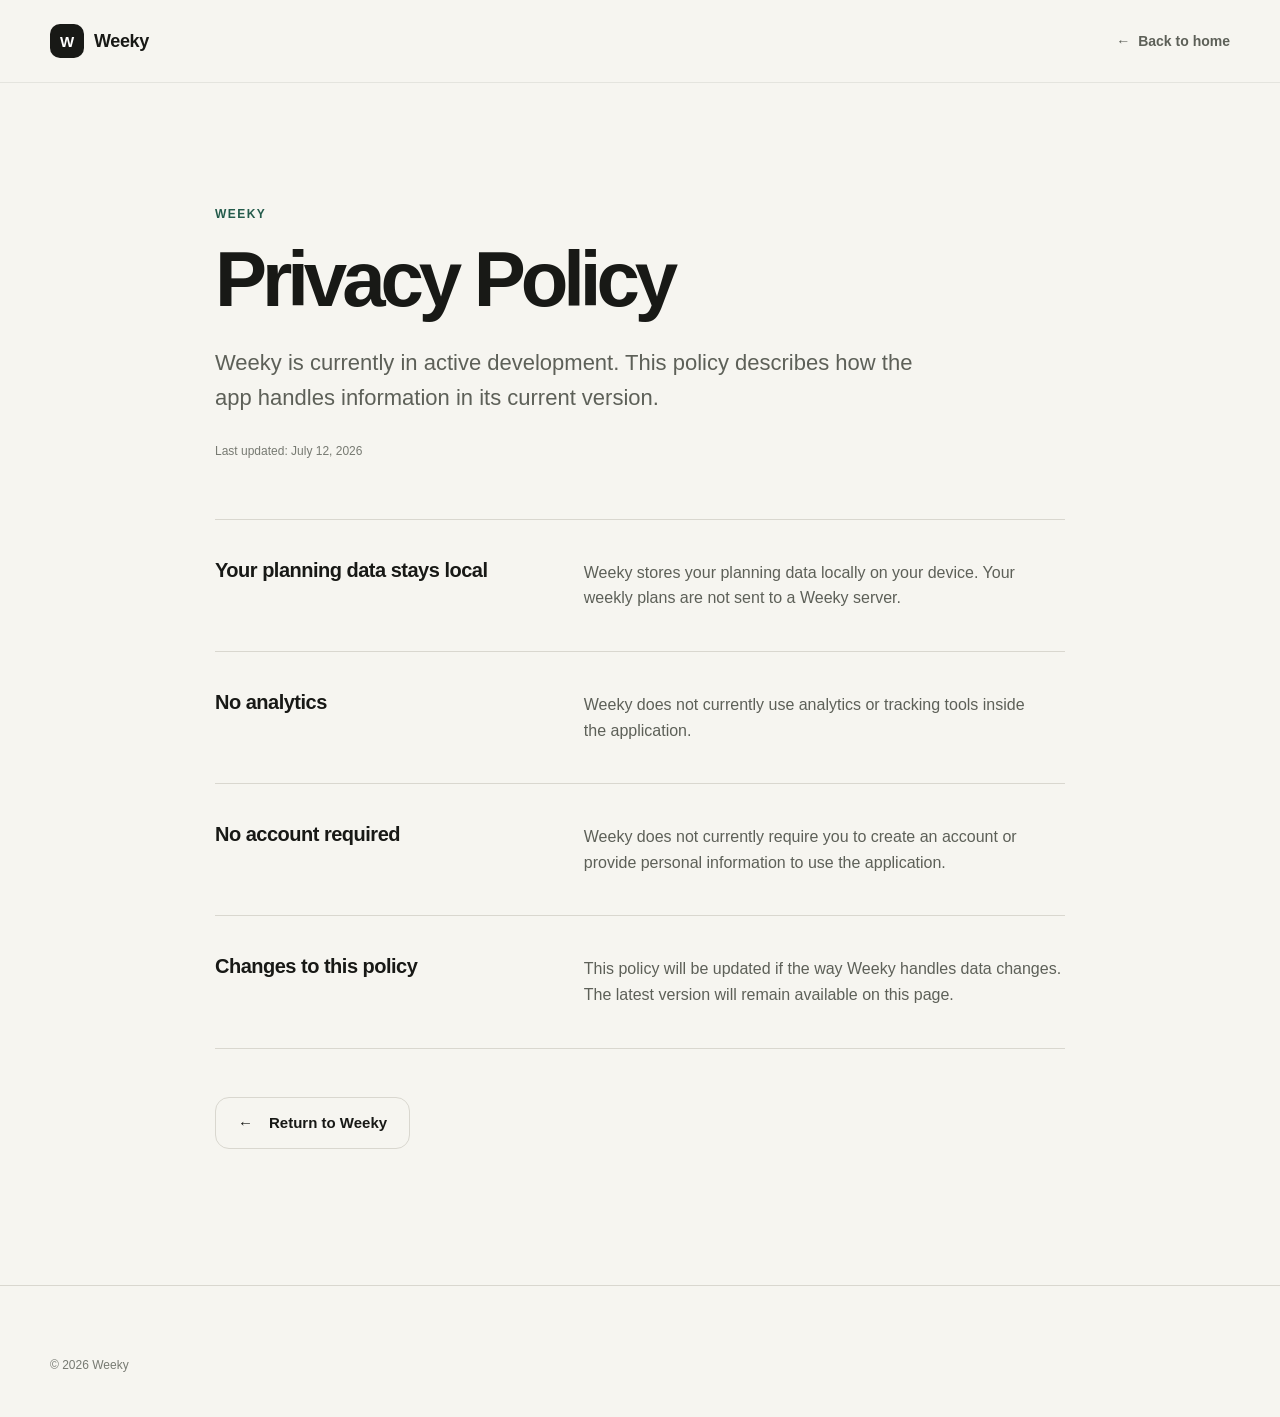
==== privacy.html @ af70b460 "web site" ====
<!doctype html>
<html lang="en">
  <head>
    <meta charset="utf-8" />
    <meta name="viewport" content="width=device-width, initial-scale=1" />
    <meta
      name="description"
      content="Privacy Policy for Weeky, a weekly planner for macOS."
    />
    <meta name="theme-color" content="#f6f5f0" />
    <link rel="canonical" href="https://plooliveira.github.io/week-app/privacy.html" />
    <link rel="stylesheet" href="./styles.css" />
    <title>Privacy Policy — Weeky</title>
  </head>
  <body>
    <a class="skip-link" href="#main-content">Skip to content</a>

    <header class="site-header">
      <div class="container header-inner">
        <a class="brand" href="./" aria-label="Weeky home">
          <span class="brand-mark" aria-hidden="true">W</span>
          <span>Weeky</span>
        </a>
        <a class="back-link" href="./">
          <span aria-hidden="true">←</span>
          Back to home
        </a>
      </div>
    </header>

    <main id="main-content" class="privacy-main">
      <article class="container privacy-article">
        <header class="privacy-header">
          <p class="eyebrow">Weeky</p>
          <h1>Privacy Policy</h1>
          <p class="privacy-intro">
            Weeky is currently in active development. This policy describes how the app
            handles information in its current version.
          </p>
          <p class="last-updated">Last updated: July 12, 2026</p>
        </header>

        <div class="privacy-content">
          <section aria-labelledby="local-data-title">
            <h2 id="local-data-title">Your planning data stays local</h2>
            <p>
              Weeky stores your planning data locally on your device. Your weekly plans are
              not sent to a Weeky server.
            </p>
          </section>

          <section aria-labelledby="analytics-title">
            <h2 id="analytics-title">No analytics</h2>
            <p>
              Weeky does not currently use analytics or tracking tools inside the
              application.
            </p>
          </section>

          <section aria-labelledby="accounts-title">
            <h2 id="accounts-title">No account required</h2>
            <p>
              Weeky does not currently require you to create an account or provide personal
              information to use the application.
            </p>
          </section>

          <section aria-labelledby="changes-title">
            <h2 id="changes-title">Changes to this policy</h2>
            <p>
              This policy will be updated if the way Weeky handles data changes. The latest
              version will remain available on this page.
            </p>
          </section>
        </div>

        <a class="button button-secondary" href="./">
          <span aria-hidden="true">←</span>
          Return to Weeky
        </a>
      </article>
    </main>

    <footer class="site-footer privacy-footer">
      <div class="container footer-inner">
        <p class="copyright">© <time datetime="2026">2026</time> Weeky</p>
      </div>
    </footer>
  </body>
</html>
---- styles.css ----
:root {
  color-scheme: light;
  --background: #f6f5f0;
  --surface: #ffffff;
  --surface-muted: #eeece5;
  --ink: #181916;
  --ink-soft: #5d6058;
  --line: #d9d7cf;
  --accent: #245b4b;
  --accent-strong: #19473a;
  --accent-soft: #dce9e3;
  --sand: #e7c999;
  --blue: #9dbbc3;
  --radius-sm: 12px;
  --radius-md: 22px;
  --radius-lg: 32px;
  --shadow: 0 30px 80px rgb(35 39 32 / 12%);
  --max-width: 1180px;
}

*,
*::before,
*::after {
  box-sizing: border-box;
}

html {
  scroll-behavior: smooth;
}

body {
  margin: 0;
  min-width: 320px;
  background: var(--background);
  color: var(--ink);
  font-family: -apple-system, BlinkMacSystemFont, "SF Pro Display", "Segoe UI", sans-serif;
  font-size: 16px;
  line-height: 1.6;
  -webkit-font-smoothing: antialiased;
}

a {
  color: inherit;
}

.skip-link {
  position: fixed;
  top: 12px;
  left: 12px;
  z-index: 100;
  padding: 10px 14px;
  border-radius: 8px;
  background: var(--ink);
  color: #fff;
  font-weight: 700;
  text-decoration: none;
  transform: translateY(-150%);
  transition: transform 160ms ease;
}

.skip-link:focus {
  transform: translateY(0);
}

:focus-visible {
  outline: 3px solid #3c806a;
  outline-offset: 4px;
}

.container {
  width: min(calc(100% - 48px), var(--max-width));
  margin-inline: auto;
}

.site-header {
  position: relative;
  z-index: 10;
  border-bottom: 1px solid rgb(24 25 22 / 8%);
}

.header-inner {
  display: flex;
  align-items: center;
  justify-content: space-between;
  min-height: 82px;
}

.brand {
  display: inline-flex;
  align-items: center;
  gap: 10px;
  color: var(--ink);
  font-size: 18px;
  font-weight: 700;
  letter-spacing: -0.02em;
  text-decoration: none;
}

.brand-mark {
  display: grid;
  width: 34px;
  height: 34px;
  place-items: center;
  border-radius: 10px;
  background: var(--ink);
  color: #fff;
  font-size: 15px;
  line-height: 1;
}

.site-nav {
  display: flex;
  align-items: center;
  gap: clamp(20px, 3vw, 38px);
}

.site-nav a,
.back-link,
.footer-links a {
  color: var(--ink-soft);
  font-size: 14px;
  font-weight: 600;
  text-decoration: none;
  transition: color 160ms ease;
}

.site-nav a:hover,
.back-link:hover,
.footer-links a:hover {
  color: var(--ink);
}

.hero {
  overflow: hidden;
  padding: clamp(74px, 10vw, 132px) 0 clamp(88px, 12vw, 148px);
}

.hero-grid {
  display: grid;
  grid-template-columns: minmax(0, 0.86fr) minmax(520px, 1.14fr);
  gap: clamp(48px, 7vw, 96px);
  align-items: center;
}

.hero-copy {
  position: relative;
  z-index: 2;
}

.eyebrow {
  margin: 0 0 18px;
  color: var(--accent);
  font-size: 12px;
  font-weight: 800;
  letter-spacing: 0.12em;
  line-height: 1.2;
  text-transform: uppercase;
}

h1,
h2,
h3,
p {
  text-wrap: pretty;
}

h1,
h2,
h3 {
  margin-top: 0;
  line-height: 1.05;
}

h1 {
  max-width: 680px;
  margin-bottom: 26px;
  font-size: clamp(52px, 6.5vw, 82px);
  font-weight: 670;
  letter-spacing: -0.065em;
}

.hero-description {
  max-width: 510px;
  margin: 0;
  color: var(--ink-soft);
  font-size: clamp(18px, 2vw, 22px);
  line-height: 1.55;
}

.hero-actions {
  display: flex;
  flex-wrap: wrap;
  align-items: center;
  gap: 24px;
  margin-top: 38px;
}

.button {
  display: inline-flex;
  min-height: 52px;
  align-items: center;
  justify-content: center;
  gap: 16px;
  padding: 0 22px;
  border: 1px solid transparent;
  border-radius: 14px;
  font-size: 15px;
  font-weight: 700;
  text-decoration: none;
  transition:
    background-color 160ms ease,
    border-color 160ms ease,
    color 160ms ease,
    transform 160ms ease;
}

.button:hover {
  transform: translateY(-2px);
}

.button-primary {
  background: var(--ink);
  color: #fff;
  box-shadow: 0 14px 30px rgb(24 25 22 / 18%);
}

.button-primary:hover {
  background: var(--accent-strong);
}

.button-light {
  background: #fff;
  color: var(--ink);
}

.button-light:hover {
  background: var(--background);
}

.button-secondary {
  border-color: var(--line);
  background: transparent;
  color: var(--ink);
}

.button-secondary:hover {
  border-color: var(--ink-soft);
  background: var(--surface);
}

.button-arrow {
  font-size: 18px;
  line-height: 1;
}

.text-link {
  display: inline-flex;
  align-items: center;
  gap: 7px;
  color: var(--ink);
  font-size: 15px;
  font-weight: 700;
  text-decoration-line: underline;
  text-decoration-color: var(--line);
  text-decoration-thickness: 1px;
  text-underline-offset: 6px;
}

.text-link:hover {
  text-decoration-color: var(--ink);
}

.download-note {
  margin: 18px 0 0;
  color: #777a72;
  font-size: 12px;
}

.product-preview {
  position: relative;
  width: min(800px, 54vw);
  margin: 0;
}

.product-preview::before {
  position: absolute;
  inset: -8% -10% 12% 14%;
  border-radius: 50%;
  background: var(--accent-soft);
  content: "";
  filter: blur(1px);
  opacity: 0.72;
  transform: rotate(-5deg);
}

.preview-window {
  position: relative;
  overflow: hidden;
  aspect-ratio: 1.37 / 1;
  border: 1px solid rgb(24 25 22 / 12%);
  border-radius: var(--radius-md);
  background: var(--surface);
  box-shadow: var(--shadow);
  transform: rotate(1.2deg);
}

.window-bar {
  display: grid;
  grid-template-columns: 1fr auto 1fr;
  align-items: center;
  height: 48px;
  padding: 0 18px;
  border-bottom: 1px solid #e7e6e1;
  background: #fafafa;
}

.window-controls {
  display: flex;
  gap: 7px;
}

.window-controls span {
  width: 10px;
  height: 10px;
  border: 1px solid #d7d6d1;
  border-radius: 50%;
  background: #ecebe7;
}

.window-title {
  color: #777970;
  font-size: 11px;
  font-weight: 700;
}

.preview-toolbar {
  display: grid;
  grid-template-columns: 1fr auto 1fr;
  align-items: end;
  min-height: 88px;
  padding: 22px 26px 16px;
}

.preview-kicker {
  color: #8d8f88;
  font-size: 8px;
  font-weight: 800;
  letter-spacing: 0.14em;
}

.preview-week {
  color: #292a26;
  font-size: 14px;
  font-weight: 700;
}

.preview-today {
  justify-self: end;
  padding: 4px 9px;
  border-radius: 99px;
  background: var(--accent-soft);
  color: var(--accent);
  font-size: 8px;
  font-weight: 800;
}

.preview-calendar {
  display: grid;
  height: calc(100% - 136px);
  grid-template-columns: 34px repeat(5, 1fr);
  margin: 0 22px 22px;
  border: 1px solid #e9e8e3;
  border-radius: 10px;
  background:
    repeating-linear-gradient(to bottom, transparent 0, transparent 19%, #eeede9 20%),
    #fcfcfb;
}

.time-rail,
.day-column {
  position: relative;
  display: grid;
  grid-template-rows: repeat(5, 1fr);
}

.time-rail {
  padding-top: 24px;
  color: #aaaca5;
  font-size: 7px;
  text-align: center;
}

.day-column {
  border-left: 1px solid #eeede9;
}

.day-column > span {
  position: absolute;
  top: 8px;
  width: 100%;
  color: #9b9d96;
  font-size: 7px;
  font-weight: 800;
  letter-spacing: 0.08em;
  text-align: center;
}

.day-column.is-today {
  background: rgb(36 91 75 / 3%);
}

.day-column.is-today > span {
  color: var(--accent);
}

.block {
  position: absolute;
  top: 28%;
  right: 8px;
  left: 8px;
  height: 24%;
  border-radius: 6px;
  background: var(--accent-soft);
}

.block-sand {
  top: 48%;
  background: #f0e2cb;
}

.block-dark {
  top: 21%;
  height: 35%;
  background: var(--accent);
}

.block-late {
  top: 60%;
  height: 20%;
}

.block-mid {
  top: 36%;
  height: 18%;
}

.product-preview figcaption {
  position: relative;
  display: flex;
  justify-content: space-between;
  gap: 20px;
  margin-top: 17px;
  color: #777a72;
  font-size: 11px;
}

.product-preview code {
  color: var(--ink-soft);
  font-family: "SFMono-Regular", Consolas, monospace;
  font-size: 10px;
}

.product-preview-image img {
  position: relative;
  display: block;
  width: 100%;
  height: auto;
  border: 1px solid rgb(24 25 22 / 12%);
  border-radius: var(--radius-md);
  box-shadow: var(--shadow);
}

.features {
  padding: clamp(84px, 11vw, 140px) 0;
  border-top: 1px solid var(--line);
  background: var(--surface);
}

.section-heading {
  display: grid;
  grid-template-columns: 0.55fr 1.45fr;
  gap: 40px;
  align-items: start;
  margin-bottom: 72px;
}

.section-heading .eyebrow {
  margin-top: 10px;
}

.section-heading h2,
.final-cta h2 {
  max-width: 720px;
  margin-bottom: 0;
  font-size: clamp(38px, 5vw, 62px);
  font-weight: 650;
  letter-spacing: -0.05em;
}

.feature-grid {
  display: grid;
  grid-template-columns: repeat(2, 1fr);
  border-top: 1px solid var(--line);
  border-left: 1px solid var(--line);
}

.feature-card {
  min-height: 270px;
  padding: clamp(28px, 4vw, 48px);
  border-right: 1px solid var(--line);
  border-bottom: 1px solid var(--line);
}

.feature-number {
  display: block;
  margin-bottom: 68px;
  color: var(--accent);
  font-family: "SFMono-Regular", Consolas, monospace;
  font-size: 11px;
  font-weight: 700;
}

.feature-card h3 {
  max-width: 410px;
  margin-bottom: 14px;
  font-size: clamp(23px, 2.4vw, 32px);
  font-weight: 650;
  letter-spacing: -0.035em;
}

.feature-card p {
  max-width: 430px;
  margin: 0;
  color: var(--ink-soft);
  font-size: 15px;
}

.status-section {
  padding: clamp(76px, 9vw, 112px) 0;
}

.status-card {
  display: grid;
  grid-template-columns: 1fr 0.7fr;
  gap: 64px;
  align-items: center;
  padding: clamp(30px, 5vw, 58px);
  border: 1px solid var(--line);
  border-radius: var(--radius-md);
  background: rgb(255 255 255 / 45%);
}

.status-copy {
  display: flex;
  gap: 20px;
  align-items: flex-start;
}

.status-dot {
  flex: 0 0 auto;
  width: 11px;
  height: 11px;
  margin-top: 10px;
  border: 3px solid var(--accent-soft);
  border-radius: 50%;
  background: var(--accent);
  box-shadow: 0 0 0 5px var(--accent-soft);
}

.status-label {
  margin: 0 0 5px;
  color: var(--accent);
  font-size: 11px;
  font-weight: 800;
  letter-spacing: 0.1em;
  text-transform: uppercase;
}

.status-card h2 {
  margin-bottom: 0;
  font-size: clamp(25px, 3.2vw, 40px);
  font-weight: 650;
  letter-spacing: -0.04em;
}

.status-card > p {
  max-width: 430px;
  margin: 0;
  color: var(--ink-soft);
}

.final-cta {
  margin: 0 24px;
  border-radius: var(--radius-lg);
  background: var(--accent-strong);
  color: #fff;
}

.final-cta-inner {
  display: flex;
  align-items: end;
  justify-content: space-between;
  gap: 48px;
  min-height: 360px;
  padding-block: clamp(58px, 8vw, 90px);
}

.final-cta .eyebrow {
  color: #b9d3c8;
}

.final-cta h2 {
  max-width: 620px;
}

.site-footer {
  padding: 70px 0 42px;
}

.footer-inner {
  display: grid;
  grid-template-columns: 1fr auto auto;
  gap: 48px;
  align-items: end;
}

.footer-brand p {
  margin: 14px 0 0;
  color: var(--ink-soft);
  font-size: 13px;
}

.footer-links {
  display: flex;
  gap: 28px;
}

.copyright {
  margin: 0;
  color: #777a72;
  font-size: 12px;
}

.back-link {
  display: inline-flex;
  align-items: center;
  gap: 8px;
}

.privacy-main {
  min-height: calc(100vh - 220px);
}

.privacy-article {
  max-width: 850px;
  padding-top: clamp(76px, 10vw, 124px);
  padding-bottom: clamp(84px, 11vw, 136px);
}

.privacy-header {
  padding-bottom: 58px;
  border-bottom: 1px solid var(--line);
}

.privacy-header h1 {
  margin-bottom: 24px;
  font-size: clamp(48px, 7vw, 78px);
}

.privacy-intro {
  max-width: 700px;
  margin: 0;
  color: var(--ink-soft);
  font-size: clamp(18px, 2.4vw, 22px);
}

.last-updated {
  margin: 26px 0 0;
  color: #777a72;
  font-size: 12px;
}

.privacy-content {
  display: grid;
  gap: 0;
  margin-bottom: 48px;
}

.privacy-content section {
  display: grid;
  grid-template-columns: minmax(220px, 0.8fr) 1.2fr;
  gap: 48px;
  padding: 40px 0;
  border-bottom: 1px solid var(--line);
}

.privacy-content h2 {
  margin: 0;
  font-size: 20px;
  font-weight: 700;
  letter-spacing: -0.025em;
}

.privacy-content p {
  margin: 0;
  color: var(--ink-soft);
}

.privacy-footer {
  border-top: 1px solid var(--line);
}

.privacy-footer .footer-inner {
  display: block;
}

@media (max-width: 980px) {
  .hero-grid {
    grid-template-columns: 1fr;
  }

  .hero-copy {
    max-width: 720px;
  }

  .product-preview {
    width: 100%;
    max-width: 800px;
  }

  .status-card {
    grid-template-columns: 1fr;
    gap: 28px;
  }

  .footer-inner {
    grid-template-columns: 1fr auto;
  }

  .copyright {
    grid-column: 1 / -1;
  }
}

@media (max-width: 700px) {
  .container {
    width: min(calc(100% - 32px), var(--max-width));
  }

  .header-inner {
    min-height: 72px;
  }

  .site-nav {
    gap: 16px;
  }

  .site-nav a {
    font-size: 12px;
  }

  .site-nav a:first-child {
    display: none;
  }

  .hero {
    padding-top: 68px;
  }

  h1 {
    font-size: clamp(46px, 15vw, 64px);
  }

  .hero-actions {
    align-items: flex-start;
    flex-direction: column;
    gap: 20px;
  }

  .button-primary {
    width: 100%;
  }

  .preview-window {
    min-height: 330px;
    aspect-ratio: auto;
    border-radius: 16px;
    transform: none;
  }

  .product-preview::before {
    inset: -6% -7% 12%;
  }

  .preview-toolbar {
    padding-inline: 16px;
  }

  .preview-calendar {
    margin-inline: 12px;
  }

  .product-preview figcaption {
    align-items: flex-start;
    flex-direction: column;
    gap: 4px;
  }

  .section-heading {
    grid-template-columns: 1fr;
    gap: 10px;
    margin-bottom: 48px;
  }

  .section-heading h2,
  .final-cta h2 {
    font-size: clamp(38px, 12vw, 52px);
  }

  .feature-grid {
    grid-template-columns: 1fr;
  }

  .feature-card {
    min-height: auto;
  }

  .feature-number {
    margin-bottom: 52px;
  }

  .status-card {
    padding: 28px 24px;
  }

  .final-cta {
    margin: 0 12px;
    border-radius: 22px;
  }

  .final-cta-inner {
    min-height: 400px;
    align-items: flex-start;
    flex-direction: column;
    justify-content: space-between;
  }

  .final-cta .button {
    width: 100%;
  }

  .footer-inner {
    grid-template-columns: 1fr;
    gap: 34px;
  }

  .footer-links {
    align-items: flex-start;
    flex-direction: column;
    gap: 16px;
  }

  .copyright {
    grid-column: auto;
  }

  .privacy-content section {
    grid-template-columns: 1fr;
    gap: 14px;
  }
}

@media (prefers-reduced-motion: reduce) {
  html {
    scroll-behavior: auto;
  }

  *,
  *::before,
  *::after {
    scroll-behavior: auto !important;
    transition-duration: 0.01ms !important;
  }
}
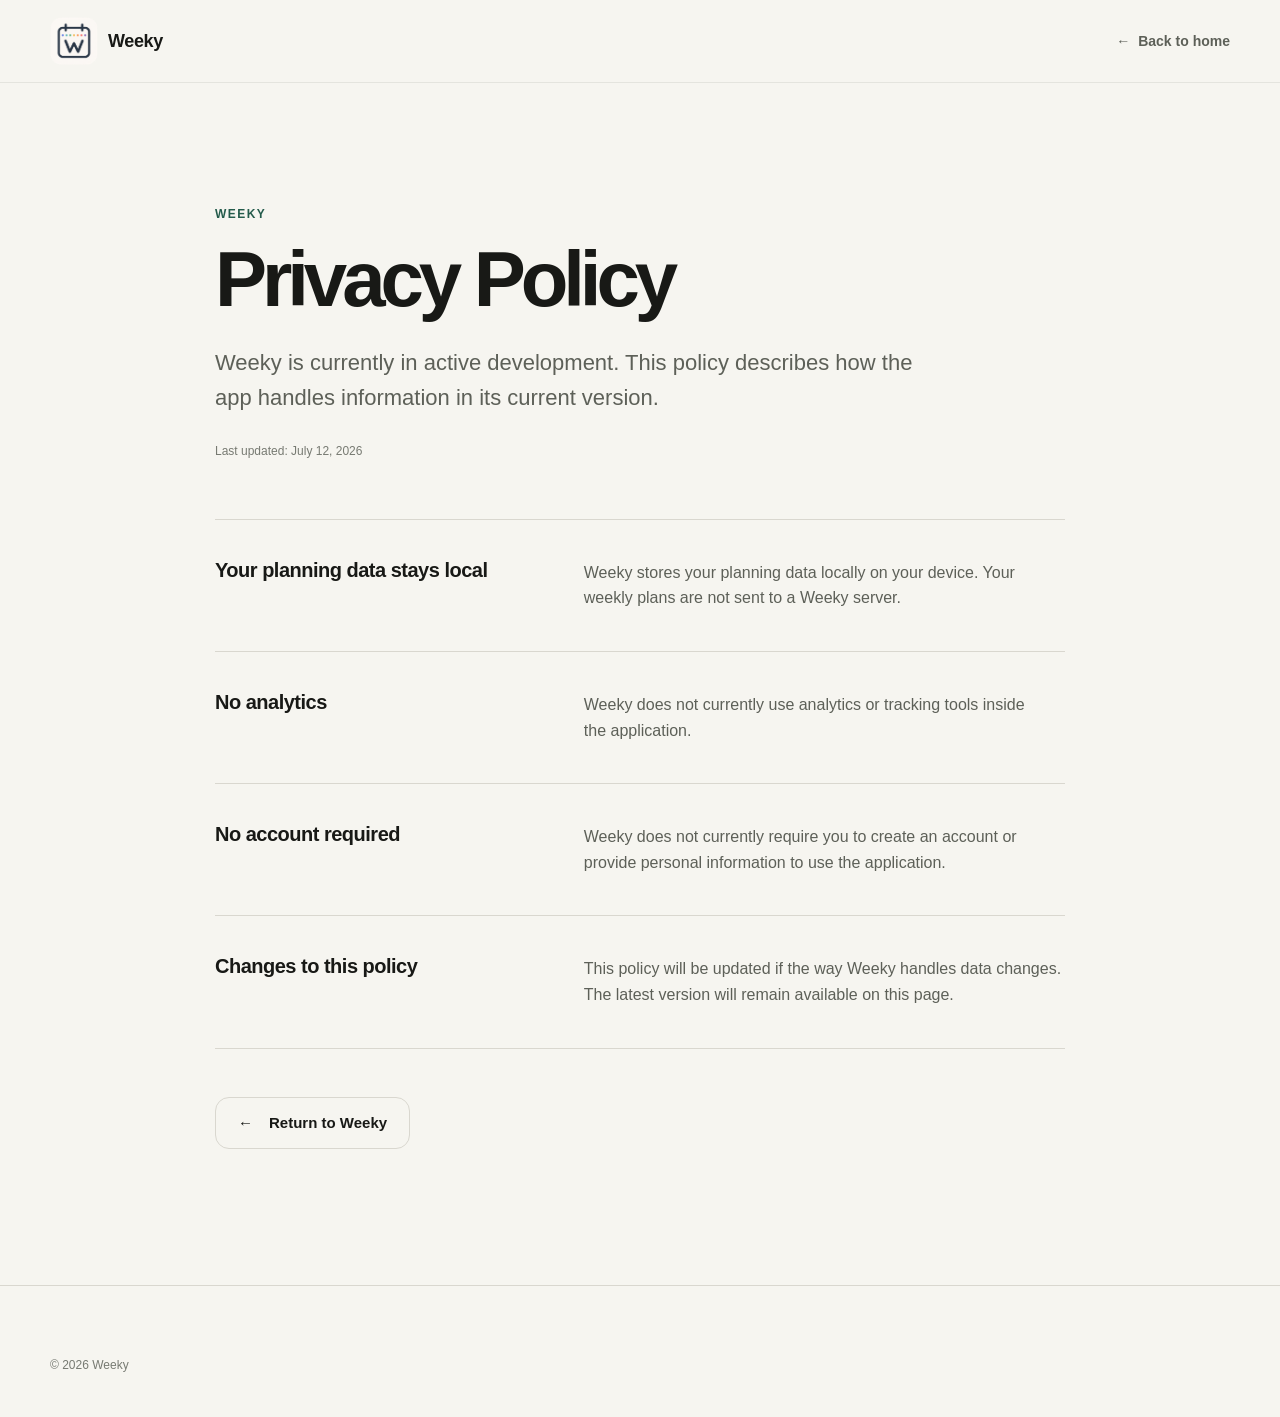
==== commit 50ad24cd: "feat: refresh landing page media and print preview" ====
--- a/privacy.html
+++ b/privacy.html
@@ -9,6 +9,8 @@
     />
     <meta name="theme-color" content="#f6f5f0" />
     <link rel="canonical" href="https://plooliveira.github.io/week-app/privacy.html" />
+    <link rel="icon" href="./assets/brand/weeky-icon.png" type="image/png" />
+    <link rel="apple-touch-icon" href="./assets/brand/weeky-icon.png" />
     <link rel="stylesheet" href="./styles.css" />
     <title>Privacy Policy — Weeky</title>
   </head>
@@ -18,7 +20,7 @@
     <header class="site-header">
       <div class="container header-inner">
         <a class="brand" href="./" aria-label="Weeky home">
-          <span class="brand-mark" aria-hidden="true">W</span>
+          <img class="brand-mark" src="./assets/brand/weeky-icon.png" alt="" />
           <span>Weeky</span>
         </a>
         <a class="back-link" href="./">
--- a/styles.css
+++ b/styles.css
@@ -97,15 +97,11 @@
 }
 
 .brand-mark {
-  display: grid;
-  width: 34px;
-  height: 34px;
-  place-items: center;
+  display: block;
+  width: 48px;
+  height: 48px;
   border-radius: 10px;
-  background: var(--ink);
-  color: #fff;
-  font-size: 15px;
-  line-height: 1;
+  object-fit: contain;
 }
 
 .site-nav {
@@ -137,8 +133,8 @@
 
 .hero-grid {
   display: grid;
-  grid-template-columns: minmax(0, 0.86fr) minmax(520px, 1.14fr);
-  gap: clamp(48px, 7vw, 96px);
+  grid-template-columns: minmax(0, 0.8fr) minmax(0, 1.2fr);
+  gap: clamp(36px, 4vw, 56px);
   align-items: center;
 }
 
@@ -278,19 +274,23 @@
 
 .product-preview {
   position: relative;
-  width: min(800px, 54vw);
+  width: 100%;
+  max-width: 700px;
   margin: 0;
+  justify-self: end;
+  isolation: isolate;
 }
 
 .product-preview::before {
   position: absolute;
-  inset: -8% -10% 12% 14%;
+  inset: -7% -5% 10% 10%;
   border-radius: 50%;
   background: var(--accent-soft);
   content: "";
-  filter: blur(1px);
-  opacity: 0.72;
-  transform: rotate(-5deg);
+  filter: blur(10px);
+  opacity: 0.52;
+  transform: rotate(-4deg);
+  z-index: -2;
 }
 
 .preview-window {
@@ -460,14 +460,35 @@
   font-size: 10px;
 }
 
-.product-preview-image img {
+.product-preview-image img,
+.product-preview-image video {
   position: relative;
   display: block;
   width: 100%;
+  aspect-ratio: 890 / 632;
   height: auto;
+  object-fit: contain;
+  border-radius: 18px;
+  background: var(--surface);
+  box-shadow: 0 24px 64px rgb(35 39 32 / 14%);
+}
+
+.product-preview-image img {
   border: 1px solid rgb(24 25 22 / 12%);
-  border-radius: var(--radius-md);
-  box-shadow: var(--shadow);
+}
+
+.product-preview-image video {
+  clip-path: inset(0 round 18px);
+  box-shadow: none;
+}
+
+.product-preview-image::after {
+  position: absolute;
+  z-index: -1;
+  inset: 0;
+  border-radius: 18px;
+  box-shadow: 0 28px 52px rgb(35 39 32 / 28%);
+  content: "";
 }
 
 .features {
@@ -513,10 +534,10 @@
 
 .feature-number {
   display: block;
-  margin-bottom: 68px;
+  margin-bottom: 48px;
   color: var(--accent);
   font-family: "SFMono-Regular", Consolas, monospace;
-  font-size: 11px;
+  font-size: 28px;
   font-weight: 700;
 }
 
@@ -535,39 +556,26 @@
   font-size: 15px;
 }
 
-.status-section {
+.print-section {
   padding: clamp(76px, 9vw, 112px) 0;
 }
 
-.status-card {
-  display: grid;
-  grid-template-columns: 1fr 0.7fr;
-  gap: 64px;
+.print-card {
+  display: grid;
+  grid-template-columns: minmax(0, 0.75fr) minmax(0, 1.25fr);
+  min-height: 420px;
   align-items: center;
-  padding: clamp(30px, 5vw, 58px);
   border: 1px solid var(--line);
   border-radius: var(--radius-md);
-  background: rgb(255 255 255 / 45%);
-}
-
-.status-copy {
-  display: flex;
-  gap: 20px;
-  align-items: flex-start;
-}
-
-.status-dot {
-  flex: 0 0 auto;
-  width: 11px;
-  height: 11px;
-  margin-top: 10px;
-  border: 3px solid var(--accent-soft);
-  border-radius: 50%;
-  background: var(--accent);
-  box-shadow: 0 0 0 5px var(--accent-soft);
-}
-
-.status-label {
+  background: var(--surface);
+  overflow: hidden;
+}
+
+.print-copy {
+  padding: clamp(34px, 5vw, 64px);
+}
+
+.print-label {
   margin: 0 0 5px;
   color: var(--accent);
   font-size: 11px;
@@ -576,17 +584,78 @@
   text-transform: uppercase;
 }
 
-.status-card h2 {
+.print-card h2 {
   margin-bottom: 0;
   font-size: clamp(25px, 3.2vw, 40px);
   font-weight: 650;
   letter-spacing: -0.04em;
 }
 
-.status-card > p {
+.print-copy > p:last-child {
   max-width: 430px;
+  margin: 20px 0 0;
+  color: var(--ink-soft);
+}
+
+.print-preview {
+  position: relative;
+  align-self: stretch;
   margin: 0;
-  color: var(--ink-soft);
+  overflow: hidden;
+}
+
+.print-preview img {
+  display: block;
+  width: 132%;
+  max-width: none;
+  height: 100%;
+  object-fit: cover;
+  object-position: left center;
+  mask-image: linear-gradient(
+    to right,
+    #000 0 18%,
+    rgb(0 0 0 / 88%) 38%,
+    rgb(0 0 0 / 35%) 58%,
+    rgb(0 0 0 / 8%) 75%,
+    transparent 84%
+  );
+  -webkit-mask-image: linear-gradient(
+    to right,
+    #000 0 18%,
+    rgb(0 0 0 / 88%) 38%,
+    rgb(0 0 0 / 35%) 58%,
+    rgb(0 0 0 / 8%) 75%,
+    transparent 84%
+  );
+}
+
+.print-preview::after {
+  position: absolute;
+  inset: 0;
+  background: linear-gradient(
+    to right,
+    transparent 18%,
+    rgb(24 25 22 / 8%) 50%,
+    rgb(24 25 22 / 34%) 100%
+  );
+  content: "";
+  mask-image: linear-gradient(
+    to right,
+    #000 0 24%,
+    rgb(0 0 0 / 88%) 50%,
+    rgb(0 0 0 / 35%) 76%,
+    rgb(0 0 0 / 8%) 99%,
+    transparent 100%
+  );
+  -webkit-mask-image: linear-gradient(
+    to right,
+    #000 0 24%,
+    rgb(0 0 0 / 88%) 50%,
+    rgb(0 0 0 / 35%) 76%,
+    rgb(0 0 0 / 8%) 99%,
+    transparent 100%
+  );
+  pointer-events: none;
 }
 
 .final-cta {
@@ -725,12 +794,16 @@
 
   .product-preview {
     width: 100%;
-    max-width: 800px;
-  }
-
-  .status-card {
+    max-width: 720px;
+    justify-self: start;
+  }
+
+  .print-card {
     grid-template-columns: 1fr;
-    gap: 28px;
+  }
+
+  .print-preview {
+    min-height: 360px;
   }
 
   .footer-inner {
@@ -781,29 +854,8 @@
     width: 100%;
   }
 
-  .preview-window {
-    min-height: 330px;
-    aspect-ratio: auto;
-    border-radius: 16px;
-    transform: none;
-  }
-
   .product-preview::before {
-    inset: -6% -7% 12%;
-  }
-
-  .preview-toolbar {
-    padding-inline: 16px;
-  }
-
-  .preview-calendar {
-    margin-inline: 12px;
-  }
-
-  .product-preview figcaption {
-    align-items: flex-start;
-    flex-direction: column;
-    gap: 4px;
+    inset: -5% -4% 10% 8%;
   }
 
   .section-heading {
@@ -829,8 +881,12 @@
     margin-bottom: 52px;
   }
 
-  .status-card {
-    padding: 28px 24px;
+  .print-copy {
+    padding: 32px 24px;
+  }
+
+  .print-preview {
+    min-height: 260px;
   }
 
   .final-cta {
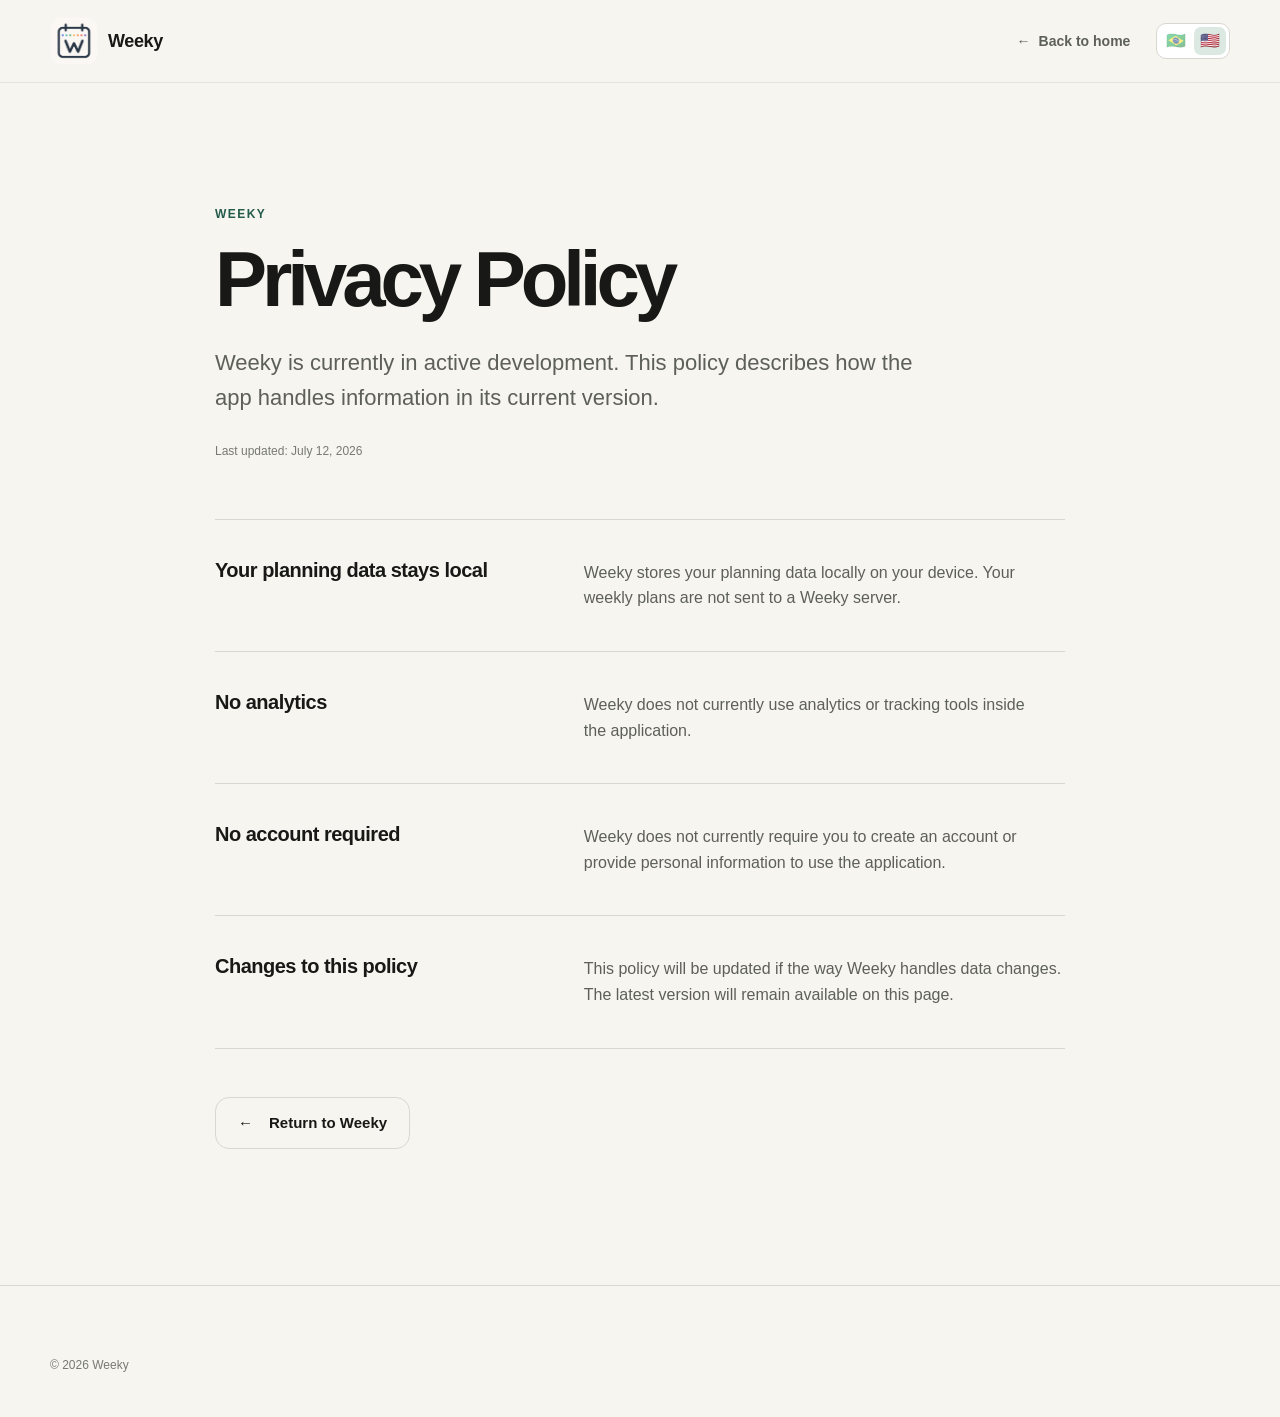
==== commit 45e710ca: "Multi-language" ====
--- a/privacy.html
+++ b/privacy.html
@@ -1,32 +1,35 @@
 <!doctype html>
-<html lang="en">
+<html lang="pt-BR">
   <head>
     <meta charset="utf-8" />
     <meta name="viewport" content="width=device-width, initial-scale=1" />
-    <meta
-      name="description"
-      content="Privacy Policy for Weeky, a weekly planner for macOS."
-    />
+    <meta name="description" content="Política de Privacidade do Weeky, um planejador semanal para macOS." data-i18n="privacy.metaDescription" data-i18n-attr="content" />
     <meta name="theme-color" content="#f6f5f0" />
     <link rel="canonical" href="https://plooliveira.github.io/week-app/privacy.html" />
     <link rel="icon" href="./assets/brand/weeky-icon.png" type="image/png" />
     <link rel="apple-touch-icon" href="./assets/brand/weeky-icon.png" />
     <link rel="stylesheet" href="./styles.css" />
-    <title>Privacy Policy — Weeky</title>
+    <title data-i18n="privacy.title">Política de Privacidade — Weeky</title>
   </head>
-  <body>
-    <a class="skip-link" href="#main-content">Skip to content</a>
+  <body data-page="privacy">
+    <a class="skip-link" href="#main-content" data-i18n="common.skipToContent">Pular para o conteúdo</a>
 
     <header class="site-header">
       <div class="container header-inner">
-        <a class="brand" href="./" aria-label="Weeky home">
+        <a class="brand" href="./" aria-label="Página inicial do Weeky" data-i18n="common.homeLabel" data-i18n-attr="aria-label">
           <img class="brand-mark" src="./assets/brand/weeky-icon.png" alt="" />
           <span>Weeky</span>
         </a>
-        <a class="back-link" href="./">
-          <span aria-hidden="true">←</span>
-          Back to home
-        </a>
+        <div class="header-actions">
+          <a class="back-link" href="./">
+            <span aria-hidden="true">←</span>
+            <span data-i18n="common.backToHome">Voltar ao início</span>
+          </a>
+          <div class="language-switcher" role="group" aria-label="Selecionar idioma" data-i18n="common.languageSelector" data-i18n-attr="aria-label">
+            <button class="language-button" type="button" data-language="pt-BR" aria-label="Português (Brasil)" title="Português (Brasil)">🇧🇷</button>
+            <button class="language-button" type="button" data-language="en" aria-label="English" title="English">🇺🇸</button>
+          </div>
+        </div>
       </div>
     </header>
 
@@ -34,51 +37,50 @@
       <article class="container privacy-article">
         <header class="privacy-header">
           <p class="eyebrow">Weeky</p>
-          <h1>Privacy Policy</h1>
-          <p class="privacy-intro">
-            Weeky is currently in active development. This policy describes how the app
-            handles information in its current version.
+          <h1 data-i18n="privacy.heading">Política de Privacidade</h1>
+          <p class="privacy-intro" data-i18n="privacy.intro">
+            O Weeky está em desenvolvimento ativo. Esta política descreve como o app
+            lida com informações na versão atual.
           </p>
-          <p class="last-updated">Last updated: July 12, 2026</p>
+          <p class="last-updated" data-i18n="privacy.lastUpdated">Última atualização: 12 de julho de 2026</p>
         </header>
 
         <div class="privacy-content">
           <section aria-labelledby="local-data-title">
-            <h2 id="local-data-title">Your planning data stays local</h2>
-            <p>
-              Weeky stores your planning data locally on your device. Your weekly plans are
-              not sent to a Weeky server.
+            <h2 id="local-data-title" data-i18n="privacy.localTitle">Seus dados de planejamento ficam no seu dispositivo</h2>
+            <p data-i18n="privacy.localDescription">
+              O Weeky armazena seus dados de planejamento localmente no seu dispositivo.
+              Seus planos semanais não são enviados para um servidor do Weeky.
             </p>
           </section>
 
           <section aria-labelledby="analytics-title">
-            <h2 id="analytics-title">No analytics</h2>
-            <p>
-              Weeky does not currently use analytics or tracking tools inside the
-              application.
+            <h2 id="analytics-title" data-i18n="privacy.analyticsTitle">Sem análises</h2>
+            <p data-i18n="privacy.analyticsDescription">
+              O Weeky não usa ferramentas de análise ou rastreamento dentro do aplicativo.
             </p>
           </section>
 
           <section aria-labelledby="accounts-title">
-            <h2 id="accounts-title">No account required</h2>
-            <p>
-              Weeky does not currently require you to create an account or provide personal
-              information to use the application.
+            <h2 id="accounts-title" data-i18n="privacy.accountsTitle">Nenhuma conta necessária</h2>
+            <p data-i18n="privacy.accountsDescription">
+              Atualmente, o Weeky não exige que você crie uma conta ou forneça informações
+              pessoais para usar o aplicativo.
             </p>
           </section>
 
           <section aria-labelledby="changes-title">
-            <h2 id="changes-title">Changes to this policy</h2>
-            <p>
-              This policy will be updated if the way Weeky handles data changes. The latest
-              version will remain available on this page.
+            <h2 id="changes-title" data-i18n="privacy.changesTitle">Alterações nesta política</h2>
+            <p data-i18n="privacy.changesDescription">
+              Esta política será atualizada caso a forma como o Weeky lida com dados mude.
+              A versão mais recente continuará disponível nesta página.
             </p>
           </section>
         </div>
 
         <a class="button button-secondary" href="./">
           <span aria-hidden="true">←</span>
-          Return to Weeky
+          <span data-i18n="privacy.returnToWeeky">Voltar ao Weeky</span>
         </a>
       </article>
     </main>
@@ -88,5 +90,6 @@
         <p class="copyright">© <time datetime="2026">2026</time> Weeky</p>
       </div>
     </footer>
+    <script src="./i18n.js" defer></script>
   </body>
 </html>
--- a/styles.css
+++ b/styles.css
@@ -108,6 +108,41 @@
   display: flex;
   align-items: center;
   gap: clamp(20px, 3vw, 38px);
+}
+
+.header-actions {
+  display: flex;
+  align-items: center;
+  gap: clamp(16px, 2vw, 28px);
+}
+
+.language-switcher {
+  display: inline-flex;
+  gap: 2px;
+  padding: 3px;
+  border: 1px solid var(--line);
+  border-radius: 10px;
+  background: var(--surface);
+}
+
+.language-button {
+  width: 32px;
+  height: 28px;
+  padding: 0;
+  border: 0;
+  border-radius: 7px;
+  background: transparent;
+  cursor: pointer;
+  font-size: 16px;
+  line-height: 1;
+  opacity: 0.48;
+  transition: background-color 160ms ease, opacity 160ms ease;
+}
+
+.language-button:hover,
+.language-button[aria-pressed="true"] {
+  background: var(--accent-soft);
+  opacity: 1;
 }
 
 .site-nav a,
@@ -828,6 +863,10 @@
     gap: 16px;
   }
 
+  .header-actions {
+    gap: 12px;
+  }
+
   .site-nav a {
     font-size: 12px;
   }
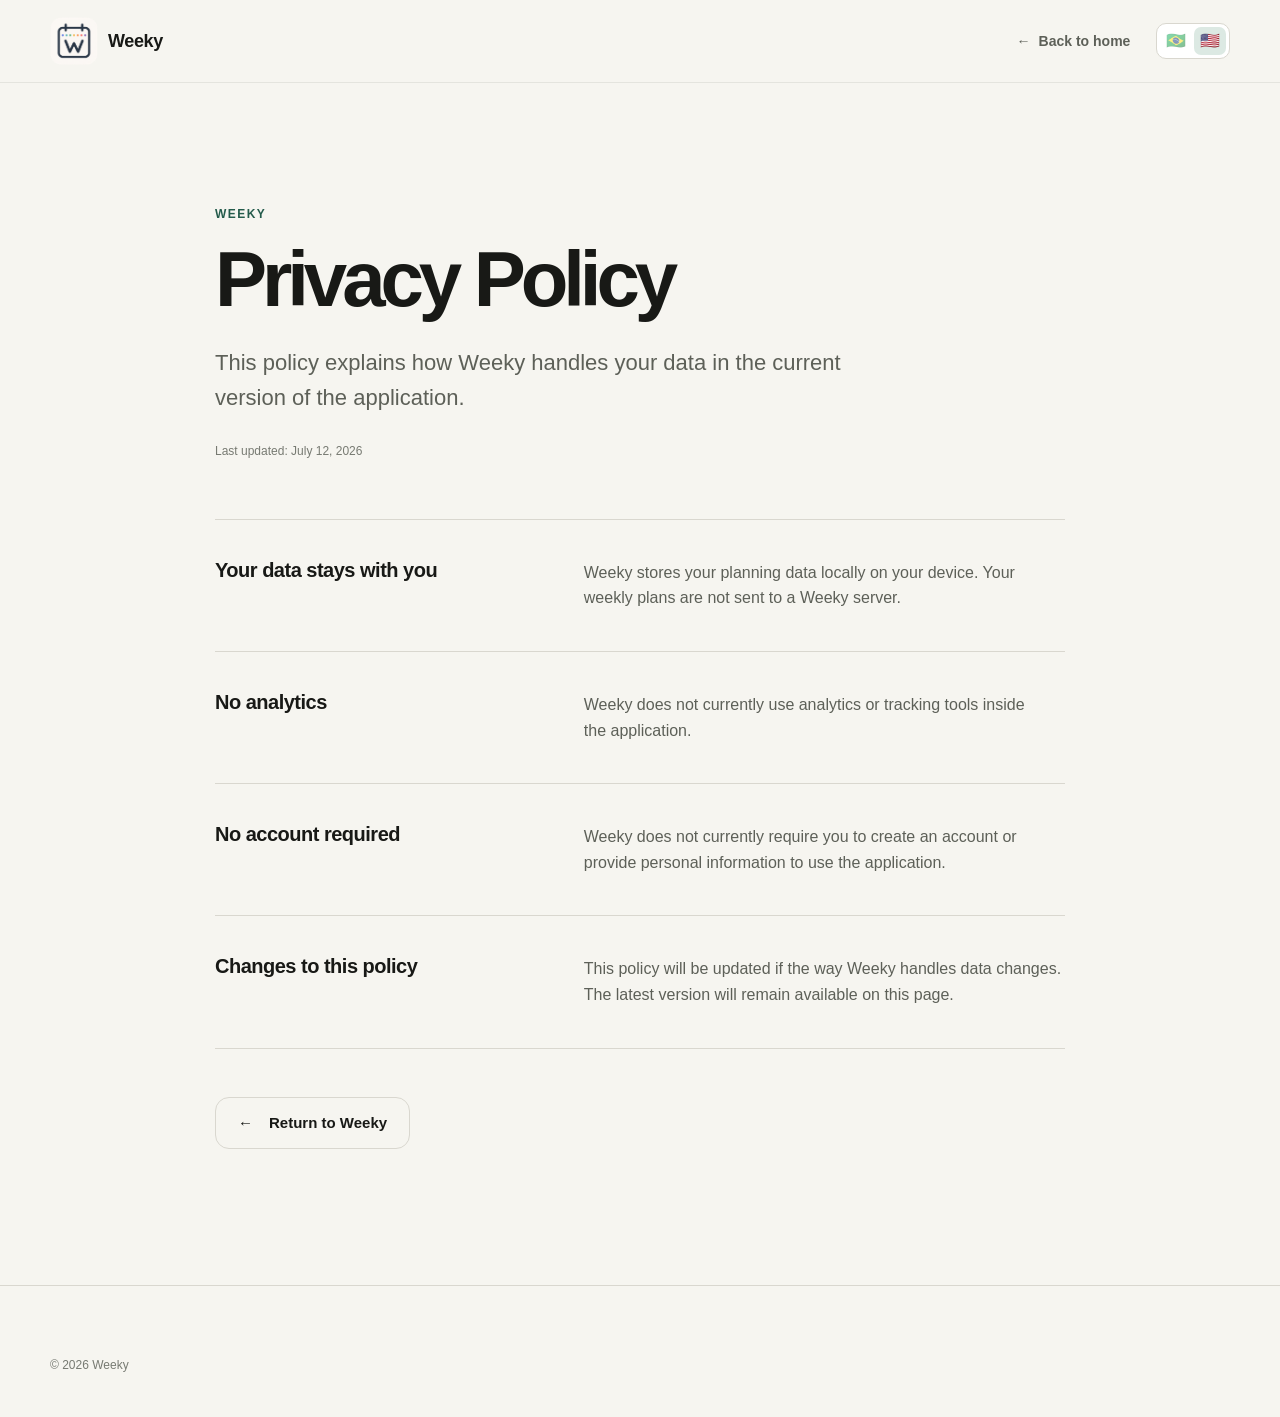
==== commit 86c1c2cd: "Revise site copy and section layout" ====
--- a/privacy.html
+++ b/privacy.html
@@ -3,13 +3,28 @@
   <head>
     <meta charset="utf-8" />
     <meta name="viewport" content="width=device-width, initial-scale=1" />
-    <meta name="description" content="Política de Privacidade do Weeky, um planejador semanal para macOS." data-i18n="privacy.metaDescription" data-i18n-attr="content" />
+    <meta name="description" content="Política de Privacidade do Weeky, um planejador semanal para desktop." data-i18n="privacy.metaDescription" data-i18n-attr="content" />
     <meta name="theme-color" content="#f6f5f0" />
     <link rel="canonical" href="https://plooliveira.github.io/week-app/privacy.html" />
+    <meta property="og:type" content="website" />
+    <meta property="og:locale" content="pt_BR" />
+    <meta property="og:site_name" content="Weeky" />
+    <meta property="og:title" content="Política de Privacidade | Weeky" />
+    <meta property="og:description" content="Política de Privacidade do Weeky, um planejador semanal para desktop." />
+    <meta property="og:url" content="https://plooliveira.github.io/week-app/privacy.html" />
+    <meta property="og:image" content="https://plooliveira.github.io/week-app/assets/screenshots/screenshot1.png" />
+    <meta property="og:image:width" content="1004" />
+    <meta property="og:image:height" content="768" />
+    <meta property="og:image:alt" content="Captura de tela do planejador semanal Weeky" />
+    <meta name="twitter:card" content="summary_large_image" />
+    <meta name="twitter:title" content="Política de Privacidade | Weeky" />
+    <meta name="twitter:description" content="Política de Privacidade do Weeky, um planejador semanal para desktop." />
+    <meta name="twitter:image" content="https://plooliveira.github.io/week-app/assets/screenshots/screenshot1.png" />
+    <meta name="twitter:image:alt" content="Captura de tela do planejador semanal Weeky" />
     <link rel="icon" href="./assets/brand/weeky-icon.png" type="image/png" />
     <link rel="apple-touch-icon" href="./assets/brand/weeky-icon.png" />
     <link rel="stylesheet" href="./styles.css" />
-    <title data-i18n="privacy.title">Política de Privacidade — Weeky</title>
+    <title data-i18n="privacy.title">Política de Privacidade | Weeky</title>
   </head>
   <body data-page="privacy">
     <a class="skip-link" href="#main-content" data-i18n="common.skipToContent">Pular para o conteúdo</a>
@@ -39,15 +54,15 @@
           <p class="eyebrow">Weeky</p>
           <h1 data-i18n="privacy.heading">Política de Privacidade</h1>
           <p class="privacy-intro" data-i18n="privacy.intro">
-            O Weeky está em desenvolvimento ativo. Esta política descreve como o app
-            lida com informações na versão atual.
+            Esta política explica como o Weeky trata seus dados na versão atual do
+            aplicativo.
           </p>
           <p class="last-updated" data-i18n="privacy.lastUpdated">Última atualização: 12 de julho de 2026</p>
         </header>
 
         <div class="privacy-content">
           <section aria-labelledby="local-data-title">
-            <h2 id="local-data-title" data-i18n="privacy.localTitle">Seus dados de planejamento ficam no seu dispositivo</h2>
+            <h2 id="local-data-title" data-i18n="privacy.localTitle">Seus dados ficam com você</h2>
             <p data-i18n="privacy.localDescription">
               O Weeky armazena seus dados de planejamento localmente no seu dispositivo.
               Seus planos semanais não são enviados para um servidor do Weeky.
@@ -55,17 +70,17 @@
           </section>
 
           <section aria-labelledby="analytics-title">
-            <h2 id="analytics-title" data-i18n="privacy.analyticsTitle">Sem análises</h2>
+            <h2 id="analytics-title" data-i18n="privacy.analyticsTitle">Sem rastreamento</h2>
             <p data-i18n="privacy.analyticsDescription">
               O Weeky não usa ferramentas de análise ou rastreamento dentro do aplicativo.
             </p>
           </section>
 
           <section aria-labelledby="accounts-title">
-            <h2 id="accounts-title" data-i18n="privacy.accountsTitle">Nenhuma conta necessária</h2>
+            <h2 id="accounts-title" data-i18n="privacy.accountsTitle">Use sem criar uma conta</h2>
             <p data-i18n="privacy.accountsDescription">
-              Atualmente, o Weeky não exige que você crie uma conta ou forneça informações
-              pessoais para usar o aplicativo.
+              O Weeky não exige uma conta nem informações pessoais para que você possa usar
+              o aplicativo.
             </p>
           </section>
 
--- a/styles.css
+++ b/styles.css
@@ -301,10 +301,8 @@
   text-decoration-color: var(--ink);
 }
 
-.download-note {
-  margin: 18px 0 0;
-  color: #777a72;
-  font-size: 12px;
+.text-link[hidden] {
+  display: none;
 }
 
 .product-preview {
@@ -533,15 +531,8 @@
 }
 
 .section-heading {
-  display: grid;
-  grid-template-columns: 0.55fr 1.45fr;
-  gap: 40px;
-  align-items: start;
+  max-width: 720px;
   margin-bottom: 72px;
-}
-
-.section-heading .eyebrow {
-  margin-top: 10px;
 }
 
 .section-heading h2,
@@ -898,8 +889,6 @@
   }
 
   .section-heading {
-    grid-template-columns: 1fr;
-    gap: 10px;
     margin-bottom: 48px;
   }
 
